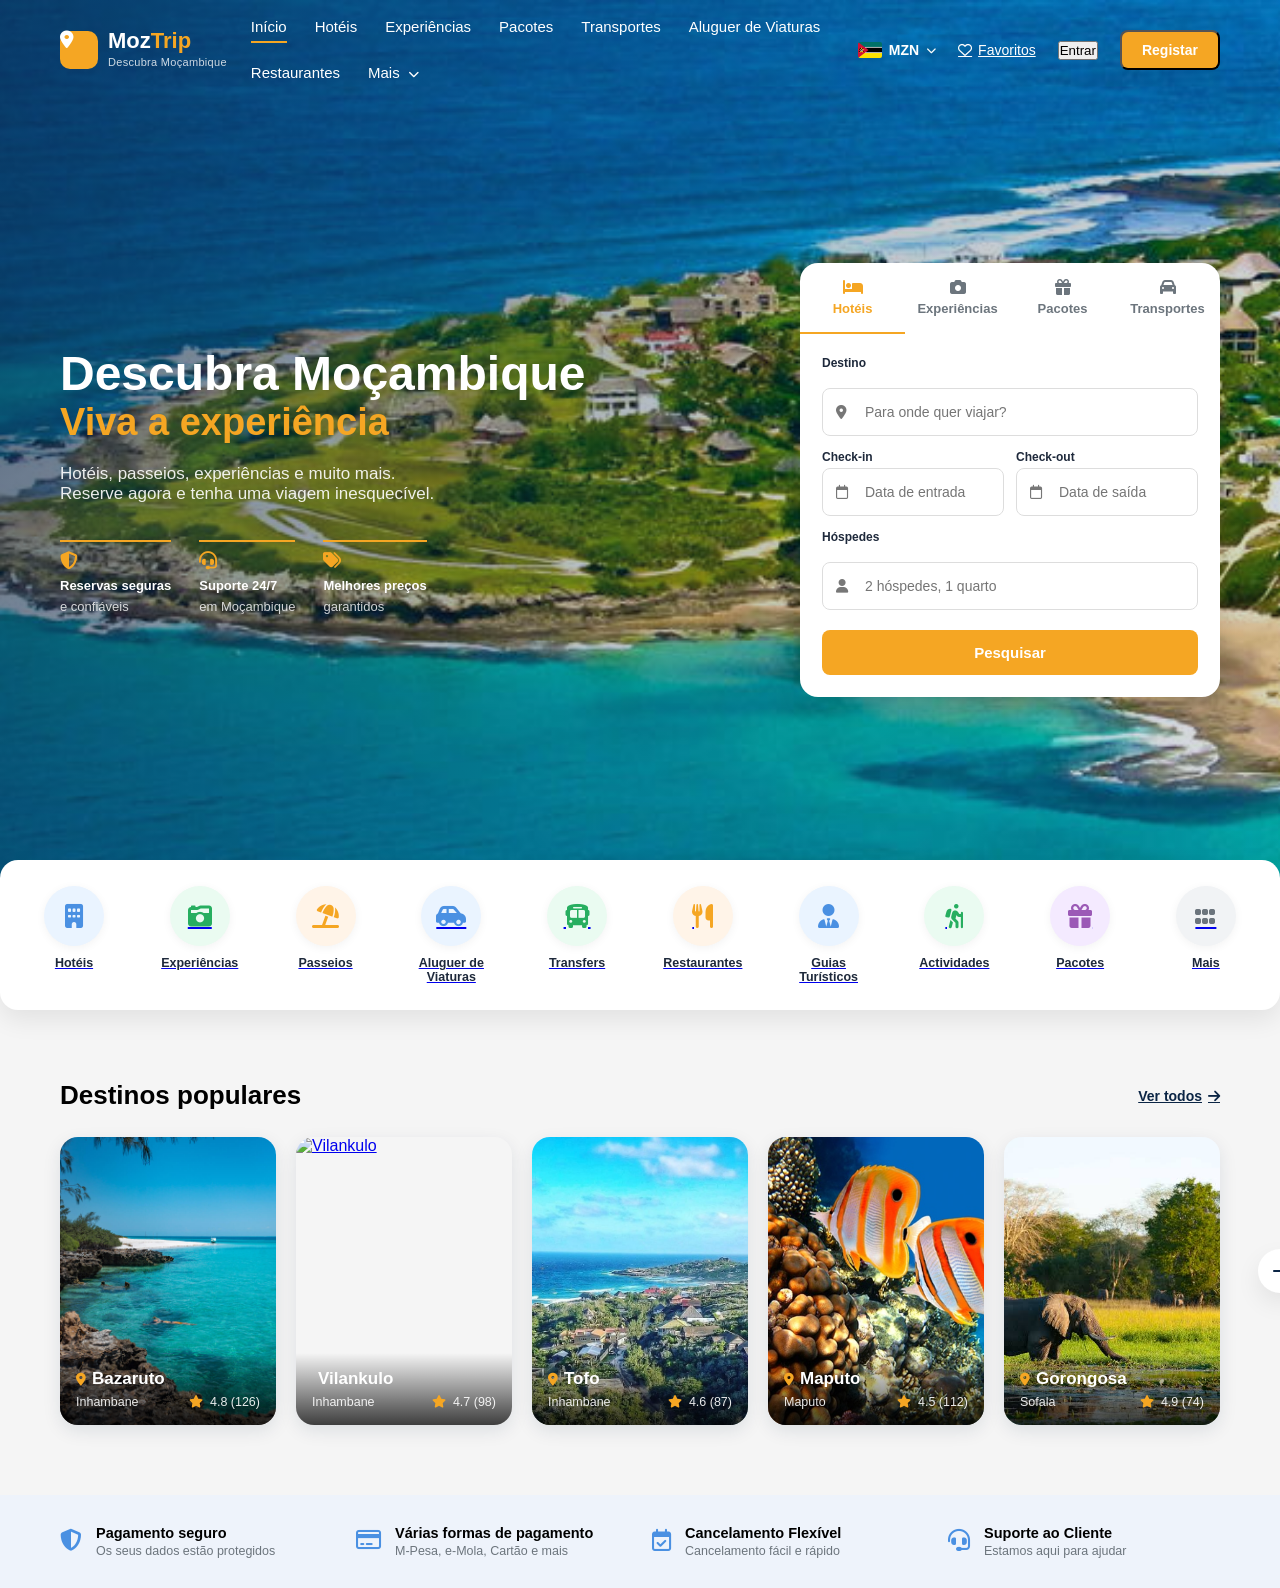
==== index.html @ 75fd8370 "Primeiro commit do MozTrip" ====
<!DOCTYPE html>
<html lang="pt">
<head>
    <meta charset="UTF-8">
    <meta name="viewport" content="width=device-width, initial-scale=1.0">
    <title>MozTrip - Descubra Moçambique</title>

    <!--css directrizes-->
    <link rel="stylesheet" href="css/style.css">
    <link rel="stylesheet" href="css/header.css">
    <link rel="stylesheet" href="css/hero.css">
    <link rel="stylesheet" href="css/destinos.css">
    <link rel="stylesheet" href="css/responsive.css">
    <link rel="stylesheet" href="css/model/Cadastro.css">



    <!-- JavaScript directrizes--> 
     
    <script src="js/menu.js" defer></script>
    <script src="js/search.js" defer></script>
    <script src="js/script.js"defer></script>
    <script src="js/Cadastros.js"defer></script>
    <script src="js/Login.js"defer></script>
    <script src = "js/Auth.js"defer></script>



    <!-- Font Awesome -->
    <link rel="stylesheet"
    href="https://cdnjs.cloudflare.com/ajax/libs/font-awesome/6.5.2/css/all.min.css">
</head>


<body>

<!-- MODAL DE LOGIN -->
<div class="modal" id="loginModal">

    <div class="modal-content login-modal">

        <span class="close-modal" id="CloseLogin">&times;</span>

        <div class="login-header">
            <i class="fa-solid fa-user-circle"></i>
            <h2>Entrar no MozTrip</h2>
            <p>Aceda à sua conta</p>
        </div>

        <form id="loginForm">

            <div class="form-group">
                <label for="loginEmail">Email</label>

                <div class="input-icon">
                    <i class="fa-solid fa-envelope"></i>
                    <input 
                        type="email" 
                        id="loginEmail"
                        name="loginEmail"
                        placeholder="Digite o seu email"
                        required
                    >
                </div>
            </div>

            <div class="form-group">
                <label for="loginSenha">Palavra-passe</label>

                <div class="input-icon">
                    <i class="fa-solid fa-lock"></i>
                    <input 
                        type="password" 
                        id="loginSenha"
                        name="loginSenha"
                        placeholder="Digite a sua palavra-passe"
                        required
                    >
                </div>
            </div>

            <div class="login-options">

                <label>
                    <input type="checkbox" id="lembrar">
                    Lembrar-me
                </label>

                <a href="#" id="esqueciSenha">
                    Esqueci a palavra-passe
                </a>

            </div>

            <button type="submit" class="btn-entrar">
                <i class="fa-solid fa-right-to-bracket"></i>
                Entrar
            </button>

            <div class="login-register">
                <p>
                    Ainda não tem uma conta?
                    <a href="#" id="openRegisterFromLogin">
                        Registar
                    </a>
                </p>
            </div>

        </form>

    </div>

</div>



    <!-- ================= MODAL DE CADASTRO ================= -->

<div class="modal" id="registarModal">

    <div class="modal-content cadastro-modal">

        <!-- Botão fechar -->
        <span class="close-modal" id="CloseRegister">&times;</span>

        <!-- Cabeçalho -->
        <div class="cadastro-header">
            <i class="fa-solid fa-user-plus"></i>
            <h2>Criar Conta</h2>
            <p>Junte-se ao MozTrip</p>
        </div>

        <form id="cadastroForm">

            <!-- TIPO DE USUÁRIO -->
            <div class="form-group">

                <label for="tipoUsuario">
                    Tipo de conta
                </label>

                <div class="input-icon">
                    <i class="fa-solid fa-users"></i>

                    <select id="tipoUsuario" name="tipoUsuario" required>

                        <option value="">
                            Selecione o tipo de conta
                        </option>

                        <option value="turista">
                            Turista
                        </option>

                        <option value="guia">
                            Guia Turístico
                        </option>

                        <option value="rentacar">
                            Rent-a-Car
                        </option>

                        <option value="instancia">
                            Instância Turística
                        </option>

                        <option value="hotel">
                            Hotel
                        </option>

                        <option value="agencia">
                            Agência de Viagens
                        </option>

                        <option value="restaurante">
                            Restaurante
                        </option>

                        <option value="experiencia">
                            Actividades e Experiências
                        </option>

                        <option value="outro">
                            Outro
                        </option>

                    </select>

                </div>

            </div>


            <!-- CAMPOS DINÂMICOS -->

            <div id="camposCadastro">

                <!-- Os campos serão criados pelo JavaScript -->

            </div>


            <!-- EMAIL -->

            <div class="form-group">

                <label for="email">
                    Email
                </label>

                <div class="input-icon">

                    <i class="fa-solid fa-envelope"></i>

                    <input
                        type="email"
                        id="email"
                        name="email"
                        placeholder="Digite o seu email"
                        required
                    >

                </div>

            </div>


            <!-- TELEFONE -->

            <div class="form-group">

                <label for="telefone">
                    Telefone
                </label>

                <div class="input-icon">

                    <i class="fa-solid fa-phone"></i>

                    <input
                        type="tel"
                        id="telefone"
                        name="telefone"
                        placeholder="+258 84 000 0000"
                        required
                    >

                </div>

            </div>


            <!-- SENHA -->

            <div class="form-group">

                <label for="senha">
                    Palavra-passe
                </label>

                <div class="input-icon">

                    <i class="fa-solid fa-lock"></i>

                    <input
                        type="password"
                        id="senha"
                        name="senha"
                        placeholder="Digite a sua palavra-passe"
                        required
                    >

                </div>

            </div>


            <!-- CONFIRMAR SENHA -->

            <div class="form-group">

                <label for="confirmarSenha">
                    Confirmar palavra-passe
                </label>

                <div class="input-icon">

                    <i class="fa-solid fa-lock"></i>

                    <input
                        type="password"
                        id="confirmarSenha"
                        name="confirmarSenha"
                        placeholder="Confirme a sua palavra-passe"
                        required
                    >

                </div>

            </div>


            <!-- TERMOS -->

            <div class="termos">

                <input
                    type="checkbox"
                    id="termos"
                    required
                >

                <label for="termos">
                    Aceito os termos e condições do MozTrip.
                </label>

            </div>


            <!-- BOTÃO -->

            <button
                type="submit"
                class="btn-criar-conta"
            >

                <i class="fa-solid fa-user-plus"></i>

                Criar conta

            </button>

        </form>

    </div>

</div>

    <!-- Navbar -->
    <header class="navbar">

        <div class="logo">
            <i class="fa-solid fa-location-dot logo-icon"></i>
            <div class="logo-text">     
                <h1>Moz<span>Trip</span></h1>
                <span class="logo-sub">Descubra Moçambique</span>
            </div>
        </div>

        <button class="menu-toggle" id="menuToggle" aria-label="Abrir menu">
            <i class="fa-solid fa-bars"></i>
        </button>

        <nav id="mainNav">
            <ul>
                <li><a href="#" class="active">Início</a></li>
                <li><a href="pages/hoteis.html">Hotéis</a></li>
                <li><a href="pages/experiencias.html">Experiências</a></li>
                <li><a href="pages/pacotes.html">Pacotes</a></li>
                <li><a href="pages/transportes.html">Transportes</a></li>
                <li><a href="#">Aluguer de Viaturas</a></li>
                <li><a href="pages/restaurantes.html">Restaurantes</a></li>
                <li class="dropdown">
                    <a href="#">Mais <i class="fa-solid fa-chevron-down"></i></a>
                </li>
            </ul>
        </nav>

    <div class="nav-side">

    <div class="lang-select">
        <img src="imagens/Bandeira/BandeiraMocambique.png"
             alt="Moçambique"
             class="flag">
        <span>MZN</span>
        <i class="fa-solid fa-chevron-down"></i>
    </div>

    <a href="#" class="fav-link">
        <i class="fa-regular fa-heart"></i>
        Favoritos
    </a>

    <!-- MENU DO UTILIZADOR -->

    <div class="user-menu" id="userMenu">

        <button class="user-menu-button" id="userMenuButton">

            <i class="fa-solid fa-circle-user"></i>

            <span id="userName">
                Utilizador
            </span>

            <i class="fa-solid fa-chevron-down"></i>

        </button>

        <div class="user-dropdown" id="userDropdown">

            <a href="#">
                <i class="fa-solid fa-user"></i>
                Meu Perfil
            </a>

            <a href="#">
                <i class="fa-regular fa-heart"></i>
                Favoritos
            </a>

            <a href="#">
                <i class="fa-solid fa-calendar-check"></i>
                Minhas Reservas
            </a>

            <a href="#">
                <i class="fa-solid fa-suitcase"></i>
                Minhas Viagens
            </a>

            <a href="#">
                <i class="fa-solid fa-gear"></i>
                Configurações
            </a>

            <hr>

            <a href="#" id="menuSair">
                <i class="fa-solid fa-right-from-bracket"></i>
                Sair
            </a>

        </div>

    </div>

    <button class="login-btn" id="openLogin">
        Entrar
    </button>

    <button class="register-btn" id="openRegister">
        Registar
    </button>

</div>

    </header>



    

    <!-- Hero Section -->
    <section class="hero">

        <div class="hero-content">

            <h1>Descubra Moçambique</h1>
            <h2>Viva a experiência</h2>

            <p>Hotéis, passeios, experiências e muito mais.<br>
            Reserve agora e tenha uma viagem inesquecível.</p>

            <ul class="hero-badges">
                <li><i class="fa-solid fa-shield-halved"></i> Reservas seguras<br><span>e confiáveis</span></li>
                <li><i class="fa-solid fa-headset"></i> Suporte 24/7<br><span>em Moçambique</span></li>
                <li><i class="fa-solid fa-tags"></i> Melhores preços<br><span>garantidos</span></li>
            </ul>

        </div>

        <!-- Caixa de pesquisa -->
        <div class="search-box">

            <div class="search-tabs">
                <button class="tab active" data-tab="hoteis"><i class="fa-solid fa-bed"></i> Hotéis</button>
                <button class="tab" data-tab="experiencias"><i class="fa-solid fa-camera"></i> Experiências</button>
                <button class="tab" data-tab="pacotes"><i class="fa-solid fa-gift"></i> Pacotes</button>
                <button class="tab" data-tab="transportes"><i class="fa-solid fa-car"></i> Transportes</button>
            </div>

            <form class="search-form">

                <label for="destino">Destino</label>
                <div class="input-icon">
                    <i class="fa-solid fa-location-dot"></i>
                    <input type="text" id="destino" placeholder="Para onde quer viajar?">
                </div>

                <div class="search-row">
                    <div>
                        <label for="checkin">Check-in</label>
                        <div class="input-icon">
                            <i class="fa-regular fa-calendar"></i>
                            <input type="text" id="checkin" placeholder="Data de entrada">
                        </div>
                    </div>
                    <div>
                        <label for="checkout">Check-out</label>
                        <div class="input-icon">
                            <i class="fa-regular fa-calendar"></i>
                            <input type="text" id="checkout" placeholder="Data de saída">
                        </div>
                    </div>
                </div>

                <label for="hospedes">Hóspedes</label>
                <div class="input-icon">
                    <i class="fa-solid fa-user"></i>
                    <input type="text" id="hospedes" placeholder="2 hóspedes, 1 quarto">
                </div>

                <button type="submit" class="search-btn">Pesquisar</button>

            </form>

        </div>

    </section>

    <!-- Categorias -->
    <section class="categorias">
        <a href="#" class="categoria">
            <span class="icon-circle blue"><i class="fa-solid fa-building"></i></span>
            <p>Hotéis</p>
        </a>
        <a href="#" class="categoria">
            <span class="icon-circle green"><i class="fa-solid fa-camera-retro"></i></span>
            <p>Experiências</p>
        </a>
        <a href="#" class="categoria">
            <span class="icon-circle peach"><i class="fa-solid fa-umbrella-beach"></i></span>
            <p>Passeios</p>
        </a>
        <a href="#" class="categoria">
            <span class="icon-circle blue"><i class="fa-solid fa-car-side"></i></span>
            <p>Aluguer de Viaturas</p>
        </a>
        <a href="#" class="categoria">
            <span class="icon-circle green"><i class="fa-solid fa-bus"></i></span>
            <p>Transfers</p>
        </a>
        <a href="#" class="categoria">
            <span class="icon-circle peach"><i class="fa-solid fa-utensils"></i></span>
            <p>Restaurantes</p>
        </a>
        <a href="#" class="categoria">
            <span class="icon-circle blue"><i class="fa-solid fa-user-tie"></i></span>
            <p>Guias Turísticos</p>
        </a>
        <a href="#" class="categoria">
            <span class="icon-circle green"><i class="fa-solid fa-person-hiking"></i></span>
            <p>Actividades</p>
        </a>
        <a href="#" class="categoria">
            <span class="icon-circle purple"><i class="fa-solid fa-gift"></i></span>
            <p>Pacotes</p>
        </a>
        <a href="#" class="categoria">
            <span class="icon-circle gray"><i class="fa-solid fa-grip"></i></span>
            <p>Mais</p>
        </a>
    </section>

    <!-- Destinos populares -->
    <section class="destinos">

        <div class="destinos-header">
            <h2>Destinos populares</h2>
            <a href="#" class="ver-todos">Ver todos <i class="fa-solid fa-arrow-right"></i></a>
        </div>

        <div class="destinos-grid">

            <a href="#" class="destino-card">
                <img src="imagens/destinos/bazaruto.jpg" alt="Bazaruto">
                <div class="destino-info">
                    <h3><i class="fa-solid fa-location-dot"></i> Bazaruto</h3>
                    <div class="destino-meta">
                        <span>Inhambane</span>
                        <span class="rating"><i class="fa-solid fa-star"></i> 4.8 (126)</span>
                    </div>
                </div>
            </a>

            <a href="#" class="destino-card">
                <img src="imagens/destinos/vilanculos.jpg" alt="Vilankulo">
                <div class="destino-info">
                    <h3><i class="fa-solid fa-
                        location-dot"></i> Vilankulo</h3>
                    <div class="destino-meta">
                        <span>Inhambane</span>
                        <span class="rating"><i class="fa-solid fa-star"></i> 4.7 (98)</span>
                    </div>
                </div>
            </a>

            <a href="#" class="destino-card">
                <img src="imagens/destinos/tofo-at-its-best.jpg" alt="Tofo">
                <div class="destino-info">
                    <h3><i class="fa-solid fa-location-dot"></i> Tofo</h3>
                    <div class="destino-meta">
                        <span>Inhambane</span>
                        <span class="rating"><i class="fa-solid fa-star"></i> 4.6 (87)</span>
                    </div>
                </div>
            </a>

            <a href="#" class="destino-card">
                <img src="imagens/destinos/inhaca.jpg" alt="Maputo">
                <div class="destino-info">
                    <h3><i class="fa-solid fa-location-dot"></i> Maputo</h3>
                    <div class="destino-meta">
                        <span>Maputo</span>
                        <span class="rating"><i class="fa-solid fa-star"></i> 4.5 (112)</span>
                    </div>
                </div>
            </a>

            <a href="#" class="destino-card">
                <img src="imagens/destinos/images.jpeg" alt="Gorongosa">
                <div class="destino-info">
                    <h3><i class="fa-solid fa-location-dot"></i> Gorongosa</h3>
                    <div class="destino-meta">
                        <span>Sofala</span>
                        <span class="rating"><i class="fa-solid fa-star"></i> 4.9 (74)</span>
                    </div>
                </div>
            </a>

        </div>

        <button class="destinos-next" aria-label="Ver mais destinos"><i class="fa-solid fa-arrow-right"></i></button>

    </section>

    <!-- Faixa de confiança -->
    <section class="confianca">
        <div class="confianca-item">
            <i class="fa-solid fa-shield-halved"></i>
            <div>
                <h4>Pagamento seguro</h4>
                <p>Os seus dados estão protegidos</p>
            </div>
        </div>
        <div class="confianca-item">
            <i class="fa-regular fa-credit-card"></i>
            <div>
                <h4>Várias formas de pagamento</h4>
                <p>M-Pesa, e-Mola, Cartão e mais</p>
            </div>
        </div>
        <div class="confianca-item">
            <i class="fa-regular fa-calendar-check"></i>
            <div>
                <h4>Cancelamento Flexível</h4>
                <p>Cancelamento fácil e rápido</p>
            </div>
        </div>
        <div class="confianca-item">
            <i class="fa-solid fa-headset"></i>
            <div>
                <h4>Suporte ao Cliente</h4>
                <p>Estamos aqui para ajudar</p>
            </div>
        </div>
    </section>

</body>
</html>
---- css/style.css ----
:root{

    /* Cores principais */
    --azul-escuro:#0B2545;
    --laranja:#F5A623;
    --texto-escuro:#1E293B;
    --cinza-texto:#6C757D;

    /* Layout */
    --raio:18px;
    --sombra:0 10px 25px rgba(0,0,0,.08);

    /* Ícones */
    --azul-icone:#EAF4FF;
    --azul-icone-cor:#4A90E2;

    --verde-icone:#EAFBF1;
    --verde-icone-cor:#27AE60;

    --peach-icone:#FFF4E8;
    --peach-icone-cor:#F5A623;

    --roxo-icone:#F4EAFF;
    --roxo-icone-cor:#9B59B6;

    --cinza-icone:#F1F3F5;
    --cinza-icone-cor:#6C757D;
}

*{
    margin:0;
    padding:0;
    box-sizing:border-box;
    font-family:Arial, sans-serif;
}

body{
    background:#f5f5f5;
}

/* NAVBAR */

.navbar{
    display:flex;
    justify-content:space-between;
    align-items:center;
    padding:20px 60px;
    position:absolute;
    width:100%;
    z-index:100;
}

.logo h1{
    color:white;
}

nav ul{
    display:flex;
    gap:30px;
    list-style:none;
}

nav a{
    color:orangered;
    text-decoration:none;
}

.buttons button{
    padding:10px 18px;
    border:none;
    border-radius:8px;
    cursor:pointer;
}

.register{
    background:#ff9800;
    color:orange;
}

/* HERO */

.hero{
    height:100vh;

    background-image:
    linear-gradient(rgba(0,0,0,.4),
    rgba(0,0,0,.4)),
    url('../images/hero/banner.jpg');

    background-size:cover;
    background-position:center;

    display:flex;
    align-items:center;

    color:white;

    padding:0 80px;
}

.hero-content h1{
    font-size:60px;
}

.hero-content h2{
    font-size:50px;
}

.hero-content p{
    margin-top:20px;
    font-size:20px;
}

/* registo*/
.register-container{
    min-height:100vh;

    display:flex;
    justify-content:center;
    align-items:center;

    background:#f5f7fb;

    padding:40px;
}

.register-card{
    width:100%;
    max-width:500px;

    background:white;

    padding:35px;

    border-radius:18px;

    box-shadow:0 10px 30px rgba(0,0,0,.08);
}

.register-card h1{
    text-align:center;
    margin-bottom:10px;
}

.register-card p{
    text-align:center;
    color:#666;
    margin-bottom:25px;
}

.register-card form{
    display:flex;
    flex-direction:column;
    gap:12px;
}

.register-card label{
    font-weight:600;
}

.register-card input,
.register-card select{
    padding:12px;

    border:1px solid #ddd;

    border-radius:8px;

    outline:none;
}

.register-card button{
    margin-top:15px;

    padding:14px;

    border:none;

    border-radius:8px;

    background:#f4a300;

    color:white;

    font-size:16px;

    font-weight:700;

    cursor:pointer;
}

.register-card button:hover{
    background:#d98f00;
}

.login-link{
    text-align:center;
    margin-top:20px;
}



/*REgistar botao*/
.modal{
    display:none;

    position:fixed;

    top:0;
    left:0;

    width:100%;
    height:100%;

    background:rgba(0,0,0,.6);

    z-index:9999;

    justify-content:center;
    align-items:center;
}

.modal-content{

    width:90%;
    max-width:450px;

    background:white;

    padding:30px;

    border-radius:15px;

    position:relative;

    animation:fadeIn .3s ease;
}

.modal-content h2{
    text-align:center;
    margin-bottom:20px;
}

.modal-content form{
    display:flex;
    flex-direction:column;
    gap:12px;
}

.modal-content input{
    padding:12px;
    border:1px solid #ddd;
    border-radius:8px;
}

.modal-content button{
    padding:14px;

    border:none;

    background:#f4a300;

    color:white;

    border-radius:8px;

    cursor:pointer;
}

.close-modal{

    position:absolute;

    top:15px;
    right:18px;

    font-size:28px;

    cursor:pointer;
}
---- css/header.css ----
.navbar{
    display:flex;
    align-items:center;
    justify-content:space-between;
    gap:24px;
    padding:18px 60px;
    position:absolute;
    top:0;
    left:0;
    width:100%;
    z-index:100;
}

.logo{
    display:flex;
    align-items:center;
    gap:10px;
    flex-shrink:0;
}

.logo-icon{
    background:var(--laranja);
    color:white;
    width:38px;
    height:38px;
    border-radius:10px;
    display:flex;
    align-items:center;
    justify-content:center;
    font-size:18px;
}

.logo-text h1{
    color:white;
    font-size:22px;
    font-weight:800;
    line-height:1;
}

.logo-text h1 span{
    color:var(--laranja);
}

.logo-sub{
    color:rgba(255,255,255,.8);
    font-size:11px;
    letter-spacing:.3px;
}

nav ul{
    display:flex;
    align-items:center;
    gap:28px;
    flex-wrap:wrap;
}

nav a{
    color:white;
    font-size:15px;
    font-weight:500;
    padding-bottom:6px;
    border-bottom:2px solid transparent;
    transition:border-color .2s, opacity .2s;
    white-space:nowrap;
}

nav a:hover,
nav a.active{
    border-bottom-color:var(--laranja);
}

.dropdown a i{
    font-size:11px;
    margin-left:4px;
}

.nav-side{
    display:flex;
    align-items:center;
    gap:22px;
    flex-shrink:0;
}

.lang-select,
.fav-link,
.login-link{
    color:white;
    font-size:14px;
    display:flex;
    align-items:center;
    gap:6px;
    white-space:nowrap;
}

.lang-select i{
    font-size:10px;
}

.register-btn{
    background:var(--laranja);
    color:white;
    font-weight:600;
    font-size:14px;
    padding:10px 20px;
    border-radius:8px;
    transition:background .2s;
    white-space:nowrap;
}

.register-btn:hover{
    background:var(orangered);
}

.menu-toggle{
    display:none;
    background:none;
    border:none;
    color:white;
    font-size:22px;
}

.lang-select {
    display: flex;
    align-items: center;
    gap: 7px;

    color: white;
    font-size: 14px;
    font-weight: 600;

    cursor: pointer;
}

.lang-select .flag {
    width: 24px;
    height: 16px;

    object-fit: cover;

    border-radius: 2px;
}

/*user configuracoes*/

.user-menu{
    position: relative;
    display: none;
}

.user-menu-button{
    background: none;
    border: none;
    cursor: pointer;
    display: flex;
    align-items: center;
    gap: 8px;
    font-size: 14px;
}

.user-dropdown{
    display: none;
    position: absolute;
    top: 45px;
    right: 0;
    background: white;
    min-width: 220px;
    border-radius: 10px;
    box-shadow: 0 5px 20px rgba(0,0,0,0.15);
    z-index: 1000;
}

.user-dropdown a{
    display: block;
    padding: 12px 15px;
    text-decoration: none;
    color: #333;
}

.user-dropdown a:hover{
    background: #f5f5f5;
}

.user-menu.active .user-dropdown{
    display: block;
}
---- css/hero.css ----
.hero{
    position:relative;
    min-height:640px;
    display:flex;
    align-items:center;
    justify-content:space-between;
    gap:40px;
    flex-wrap:wrap;

    padding:150px 60px 90px;

    background-image:
        linear-gradient(120deg, rgba(11,37,69,.75), rgba(11,37,69,.25) 55%, rgba(11,37,69,.15)),
        url('../imagens/hero/banner.jpg');
    background-size:cover;
    background-position:center;
    background-color:var(--azul-escuro);
}

.hero-content{
    color:white;
    max-width:560px;
    flex:1 1 400px;
}

.hero-content h1{
    font-size:48px;
    font-weight:800;
    line-height:1.15;
}

.hero-content h2{
    font-size:38px;
    font-weight:700;
    color:var(--laranja);
    margin-bottom:16px;
}

.hero-content p{
    font-size:17px;
    color:rgba(255,255,255,.9);
    max-width:440px;
}

.hero-badges{
    display:flex;
    gap:28px;
    margin-top:36px;
    flex-wrap:wrap;
}

.hero-badges li{
    display:flex;
    flex-direction:column;
    gap:6px;
    font-size:13px;
    font-weight:600;
    border-top:2px solid var(--laranja);
    padding-top:10px;
    max-width:150px;
}

.hero-badges li i{
    color:var(--laranja);
    font-size:18px;
    margin-bottom:2px;
}

.hero-badges li span{
    font-weight:400;
    color:rgba(255,255,255,.8);
}

.search-box{
    background:white;
    border-radius:var(--raio);
    box-shadow:var(--sombra);
    width:420px;
    max-width:100%;
    flex-shrink:0;
    overflow:hidden;
}

.search-tabs{
    display:flex;
    border-bottom:1px solid var(--cinza-borda);
}

.search-tabs .tab{
    flex:1;
    background:none;
    border:none;
    padding:16px 8px;
    font-size:13px;
    font-weight:600;
    color:var(--cinza-texto);
    border-bottom:2px solid transparent;
    display:flex;
    flex-direction:column;
    align-items:center;
    gap:6px;
}

.search-tabs .tab i{
    font-size:16px;
}

.search-tabs .tab.active{
    color:var(--laranja);
    border-bottom-color:var(--laranja);
}

.search-form{
    padding:22px;
    display:flex;
    flex-direction:column;
    gap:14px;
}

.search-form label{
    font-size:12px;
    font-weight:700;
    color:var(--texto-escuro);
    margin-bottom:4px;
    display:block;
}

.input-icon{
    position:relative;
    display:flex;
    align-items:center;
}

.input-icon i{
    position:absolute;
    left:14px;
    color:var(--cinza-texto);
    font-size:14px;
}

.input-icon input{
    width:100%;
    padding:12px 14px 12px 38px;
    border:1px solid var(--cinza-borda);
    border-radius:8px;
    font-size:14px;
    color:var(--texto-escuro);
}

.input-icon input:focus{
    outline:none;
    border-color:var(--laranja);
}

.search-row{
    display:flex;
    gap:12px;
}

.search-row > div{
    flex:1;
}

.search-btn{
    margin-top:6px;
    background:var(--laranja);
    color:white;
    border:none;
    padding:14px;
    border-radius:8px;
    font-size:15px;
    font-weight:700;
    transition:background .2s;
}

.search-btn:hover{
    background:var(--laranja-escuro);
}
---- css/destinos.css ----
.categorias{
    background:white;
    box-shadow:var(--sombra);
    border-radius:var(--raio);
    max-width:1300px;
    margin:-40px auto 0;
    padding:26px 30px;
    display:flex;
    justify-content:space-between;
    gap:10px;
    flex-wrap:wrap;
    position:relative;
    z-index:20;
}

.categoria{
    display:flex;
    flex-direction:column;
    align-items:center;
    gap:10px;
    text-align:center;
    width:88px;
}

.categoria p{
    font-size:12.5px;
    font-weight:600;
    color:var(--texto-escuro);
}

.icon-circle{

    width:60px;
    height:60px;

    border-radius:50%;

    display:flex;
    align-items:center;
    justify-content:center;

    font-size:24px;

    box-shadow:0 2px 10px rgba(0,0,0,.05);

    transition:.3s;
}

.categoria:hover .icon-circle{
    transform:translateY(-4px);
}

.icon-circle.blue{ background:var(--azul-icone); color:var(--azul-icone-cor); }
.icon-circle.green{ background:var(--verde-icone); color:var(--verde-icone-cor); }
.icon-circle.peach{ background:var(--peach-icone); color:var(--peach-icone-cor); }
.icon-circle.purple{ background:var(--roxo-icone); color:var(--roxo-icone-cor); }
.icon-circle.gray{ background:var(--cinza-icone); color:var(--cinza-icone-cor); }

.destinos{
    max-width:1300px;
    margin:70px auto 0;
    padding:0 60px;
    position:relative;
}

.destinos-header{
    display:flex;
    justify-content:space-between;
    align-items:center;
    margin-bottom:26px;
}

.destinos-header h2{
    font-size:26px;
    font-weight:800;
}

.ver-todos{
    font-size:14px;
    font-weight:700;
    color:var(--azul-escuro);
    display:flex;
    align-items:center;
    gap:6px;
}

.destinos-grid{
    display:grid;
    grid-template-columns:repeat(5,1fr);
    gap:20px;
}

.destino-card{
    position:relative;
    border-radius:var(--raio);
    overflow:hidden;
    aspect-ratio:3/4;
    box-shadow:0 6px 18px rgba(11,37,69,.1);
}

.destino-card img{
    width:100%;
    height:100%;
    object-fit:cover;
    transition:transform .35s;
}

.destino-card:hover img{
    transform:scale(1.06);
}

.destino-info{
    position:absolute;
    left:0;
    right:0;
    bottom:0;
    padding:16px;
    background:linear-gradient(to top, rgba(0,0,0,.75), rgba(0,0,0,0));
    color:white;
}

.destino-info h3{
    font-size:17px;
    font-weight:700;
    display:flex;
    align-items:center;
    gap:6px;
}

.destino-info h3 i{
    color:var(--laranja);
    font-size:13px;
}

.destino-meta{
    display:flex;
    justify-content:space-between;
    align-items:center;
    font-size:12.5px;
    margin-top:6px;
    color:rgba(255,255,255,.9);
}

.rating i{
    color:var(--laranja);
    margin-right:3px;
}

.destinos-next{
    position:absolute;
    top:50%;
    right:-22px;
    transform:translateY(-4px);
    width:44px;
    height:44px;
    border-radius:50%;
    background:white;
    border:none;
    box-shadow:var(--sombra);
    color:var(--azul-escuro);
    font-size:16px;
    display:flex;
    align-items:center;
    justify-content:center;
}

.confianca{
    max-width:1300px;
    margin:70px auto 0;
    padding:30px 60px;
    background:#eef3fb;
    display:grid;
    grid-template-columns:repeat(4,1fr);
    gap:24px;
}

.confianca-item{
    display:flex;
    align-items:flex-start;
    gap:14px;
}

.confianca-item i{
    font-size:22px;
    color:var(--azul-icone-cor);
    margin-top:4px;
}

.confianca-item h4{
    font-size:14.5px;
    font-weight:700;
    margin-bottom:3px;
}

.confianca-item p{
    font-size:12.5px;
    color:var(--cinza-texto);
}
---- css/responsive.css ----
@media (max-width:1100px){

    .destinos-grid{
        grid-template-columns:repeat(3,1fr);
    }

    nav ul{
        gap:18px;
    }

    .nav-side{
        gap:14px;
    }

    .fav-link span,
    .lang-select{
        display:none;
    }
}

@media (max-width:820px){

    .navbar{
        padding:16px 20px;
        flex-wrap:wrap;
    }

    .menu-toggle{
        display:block;
        order:2;
    }

    nav{
        order:4;
        width:100%;
        max-height:0;
        overflow:hidden;
        transition:max-height .3s ease;
        background:var(--azul-escuro);
        border-radius:0 0 12px 12px;
    }

    nav.open{
        max-height:400px;
    }

    nav ul{
        flex-direction:column;
        align-items:flex-start;
        gap:0;
        padding:10px 20px 20px;
    }

    nav ul li{
        width:100%;
        padding:10px 0;
        border-bottom:1px solid rgba(255,255,255,.1);
    }

    .nav-side{
        order:3;
        gap:14px;
    }

    .fav-link{
        display:none;
    }

    .hero{
        padding:130px 20px 60px;
        flex-direction:column;
    }

    .hero-content h1{
        font-size:34px;
    }

    .hero-content h2{
        font-size:26px;
    }

    .hero-badges{
        gap:18px;
    }

    .search-box{
        width:100%;
    }

    .categorias{
        margin:24px 16px 0;
        padding:20px;
        justify-content:flex-start;
        overflow-x:auto;
        flex-wrap:nowrap;
    }

    .categoria{
        flex-shrink:0;
    }

    .destinos{
        padding:0 20px;
        margin-top:50px;
    }

    .destinos-grid{
        grid-template-columns:repeat(2,1fr);
    }

    .destinos-next{
        display:none;
    }

    .confianca{
        padding:24px 20px;
        grid-template-columns:1fr 1fr;
    }
}

@media (max-width:480px){

    .destinos-grid{
        grid-template-columns:1fr 1fr;
        gap:12px;
    }

    .confianca{
        grid-template-columns:1fr;
    }

    .search-row{
        flex-direction:column;
    }
}
---- css/model/Cadastro.css ----
/* =====================================
   MODAL DE CADASTRO
===================================== */

.modal {
    display: none;

    position: fixed;

    top: 0;
    left: 0;

    width: 100%;
    height: 100%;

    background: rgba(0, 0, 0, 0.65);

    justify-content: center;
    align-items: center;

    padding: 20px;

    box-sizing: border-box;

    z-index: 9999;
}


/* Modal ativo */

.modal.active {
    display: flex;
}


/* =====================================
   CONTEÚDO
===================================== */

.cadastro-modal {

    position: relative;

    width: 100%;
    max-width: 480px;

    max-height: 90vh;

    overflow-y: auto;

    background: #ffffff;

    border-radius: 15px;

    padding: 30px;

    box-sizing: border-box;

    box-shadow: 0 15px 50px rgba(0, 0, 0, 0.3);

}


/* =====================================
   BOTÃO FECHAR
===================================== */

.close-modal {

    position: absolute;

    top: 15px;
    right: 20px;

    font-size: 30px;

    color: #555;

    cursor: pointer;

    transition: 0.3s;

}


.close-modal:hover {

    color: #00a651;

}


/* =====================================
   CABEÇALHO
===================================== */

.cadastro-header {

    text-align: center;

    margin-bottom: 25px;

}


.cadastro-header i {

    font-size: 35px;

    color: #00a651;

    margin-bottom: 10px;

}


.cadastro-header h2 {

    margin: 0;

    color: #222;

    font-size: 28px;

}


.cadastro-header p {

    margin-top: 5px;

    color: #777;

}


/* =====================================
   FORMULÁRIO
===================================== */

.form-group {

    margin-bottom: 17px;

}


.form-group label {

    display: block;

    margin-bottom: 7px;

    font-size: 14px;

    font-weight: 600;

    color: #333;

}


/* =====================================
   INPUTS
===================================== */

.input-icon {

    position: relative;

}


.input-icon i {

    position: absolute;

    left: 14px;

    top: 50%;

    transform: translateY(-50%);

    color: #777;

}


.input-icon input,
.input-icon select {

    width: 100%;

    height: 48px;

    padding: 0 15px 0 42px;

    border: 1px solid #ddd;

    border-radius: 8px;

    outline: none;

    box-sizing: border-box;

    font-size: 14px;

    background: #fff;

}


.input-icon input:focus,
.input-icon select:focus {

    border-color: #00a651;

    box-shadow: 0 0 0 2px rgba(0, 166, 81, 0.1);

}


/* =====================================
   TERMOS
===================================== */

.termos {

    display: flex;

    align-items: flex-start;

    gap: 8px;

    margin: 18px 0;

    font-size: 13px;

    color: #555;

}


.termos input {

    margin-top: 3px;

}


/* =====================================
   BOTÃO CRIAR CONTA
===================================== */

.btn-criar-conta {

    width: 100%;

    height: 50px;

    border: none;

    border-radius: 8px;

    background: #00a651;

    color: white;

    font-size: 16px;

    font-weight: 600;

    cursor: pointer;

    transition: 0.3s;

}


.btn-criar-conta:hover {

    background: #008c44;

    transform: translateY(-1px);

}


.btn-criar-conta i {

    margin-right: 8px;

}


/* =====================================
   RESPONSIVO
===================================== */

@media (max-width: 600px) {

    .cadastro-modal {

        padding: 22px;

        max-height: 92vh;

    }


    .cadastro-header h2 {

        font-size: 24px;

    }

}


/* ENTRAR*/

.login-modal {
    position: relative;
    width: 100%;
    max-width: 430px;
    background: #ffffff;
    border-radius: 15px;
    padding: 30px;
    box-sizing: border-box;
    box-shadow: 0 15px 50px rgba(0, 0, 0, 0.3);
}

.login-header {
    text-align: center;
    margin-bottom: 25px;
}

.login-header i {
    font-size: 45px;
    color: #00a651;
    margin-bottom: 10px;
}

.login-header h2 {
    margin: 0;
    color: #222;
    font-size: 27px;
}

.login-header p {
    color: #777;
    margin-top: 7px;
}

.login-options {
    display: flex;
    justify-content: space-between;
    align-items: center;
    margin: 5px 0 20px;
    font-size: 13px;
}

.login-options label {
    color: #555;
}

.login-options a {
    color: #00a651;
    text-decoration: none;
}

.login-options a:hover {
    text-decoration: underline;
}

.btn-entrar {
    width: 100%;
    height: 50px;
    border: none;
    border-radius: 8px;
    background: #00a651;
    color: white;
    font-size: 16px;
    font-weight: 600;
    cursor: pointer;
    transition: 0.3s;
}

.btn-entrar:hover {
    background: #008c44;
    transform: translateY(-1px);
}

.btn-entrar i {
    margin-right: 8px;
}

.login-register {
    text-align: center;
    margin-top: 20px;
    font-size: 14px;
    color: #666;
}

.login-register a {
    color: #00a651;
    font-weight: 600;
    text-decoration: none;
}

.login-register a:hover {
    text-decoration: underline;
}
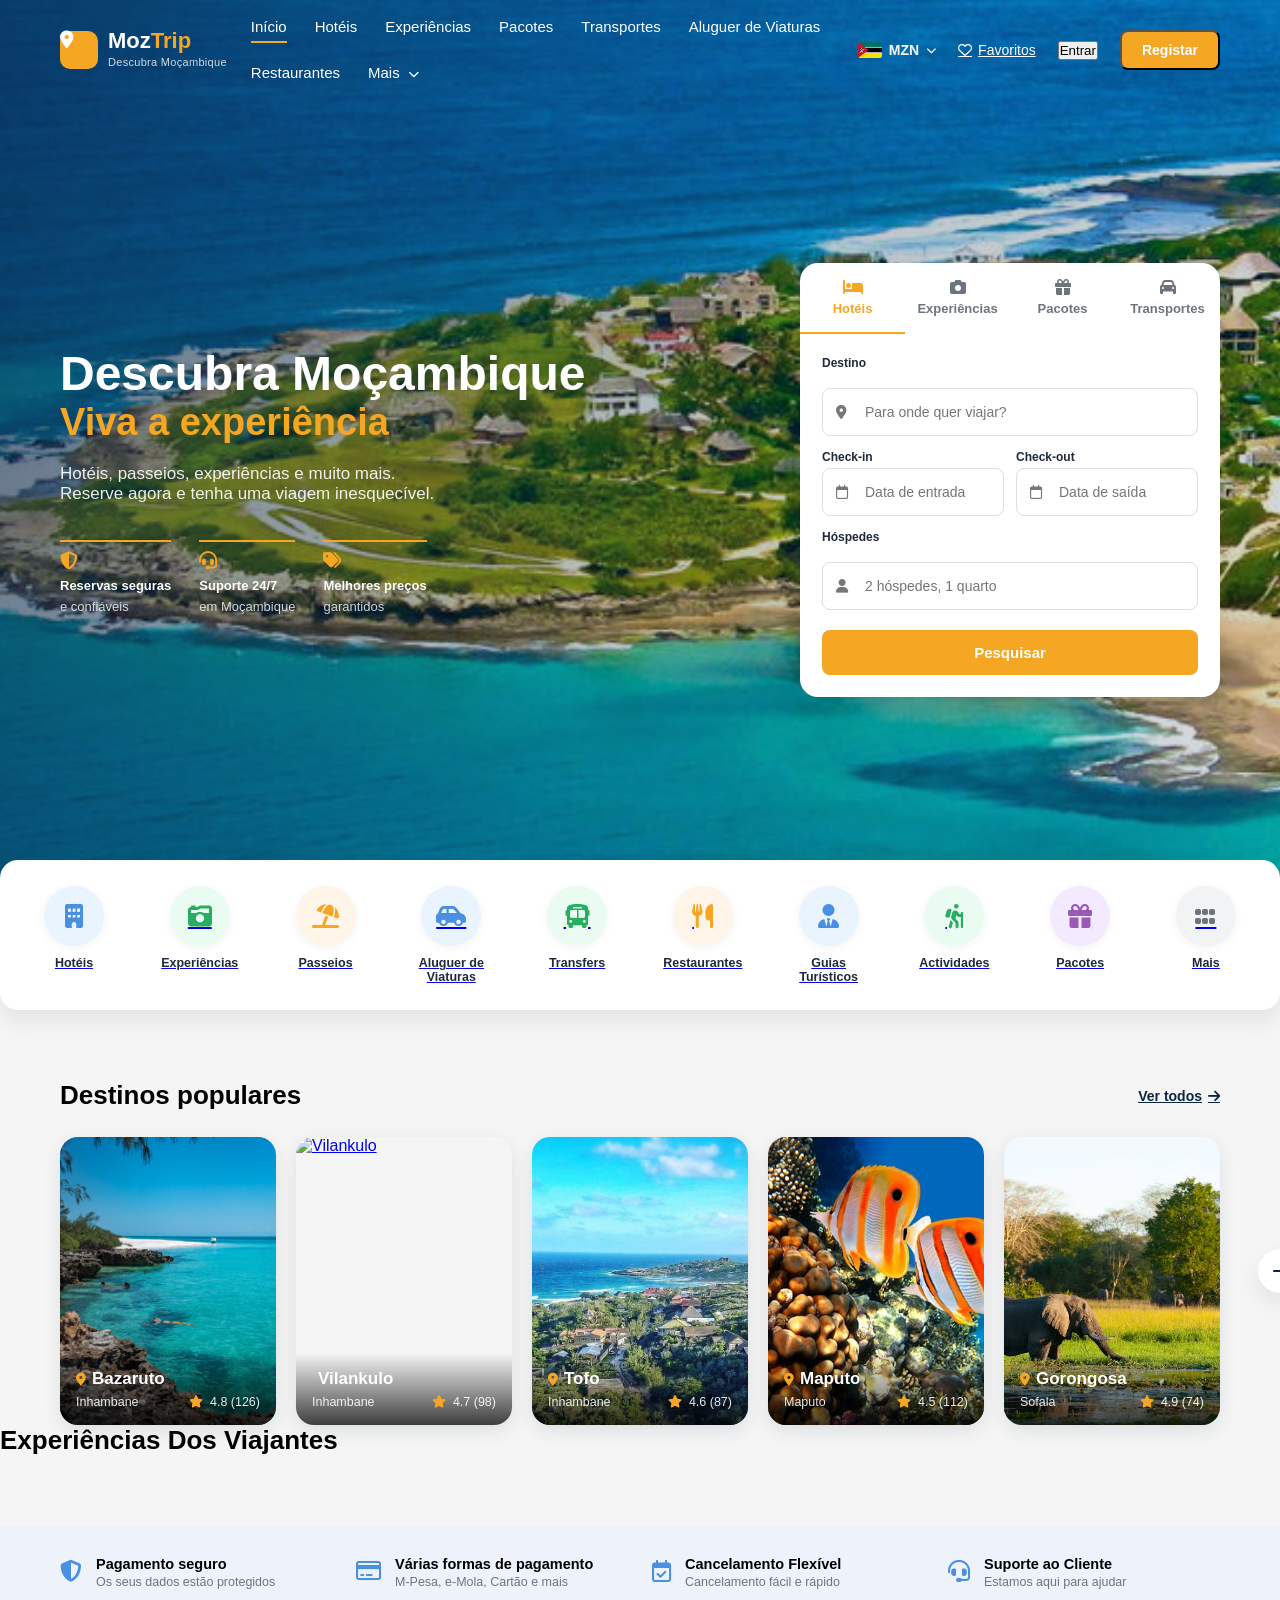
==== commit acfc7bfd: "Publicar experiencias" ====
--- a/index.html
+++ b/index.html
@@ -19,10 +19,10 @@
      
     <script src="js/menu.js" defer></script>
     <script src="js/search.js" defer></script>
-    <script src="js/script.js"defer></script>
     <script src="js/Cadastros.js"defer></script>
     <script src="js/Login.js"defer></script>
     <script src = "js/Auth.js"defer></script>
+    <script src = "js/Experiencias.js"defer></script> 
 
 
 
@@ -111,6 +111,7 @@
     </div>
 
 </div>
+
 
 
 
@@ -399,10 +400,11 @@
 
         <div class="user-dropdown" id="userDropdown">
 
-            <a href="#">
-                <i class="fa-solid fa-user"></i>
-                Meu Perfil
-            </a>
+   <a href="#" id="meuPerfil">
+        <i class="fa-solid fa-user"></i>
+        Meu Perfil
+        </a>
+
 
             <a href="#">
                 <i class="fa-regular fa-heart"></i>
@@ -635,6 +637,15 @@
 
     </section>
 
+    <!--Guardar experiencias --> 
+<section class="feed-experiencias">
+    <div class="destinos-header">
+        <h2>Experiências Dos Viajantes</h2>
+        <p partilhadas pela comunidade MozTrip></p>
+    </div>
+    <div id="feedExperiencias"></div>
+    </section>
+
     <!-- Faixa de confiança -->
     <section class="confianca">
         <div class="confianca-item">
--- a/css/header.css
+++ b/css/header.css
@@ -182,4 +182,57 @@
 
 .user-menu.active .user-dropdown{
     display: block;
+}
+
+
+.user-menu{
+    position: relative;
+}
+
+.user-dropdown{
+    display: none;
+    position: absolute;
+    top: 100%;
+    right: 0;
+    background: white;
+    min-width: 220px;
+    border-radius: 10px;
+    box-shadow: 0 4px 15px rgba(0,0,0,0.15);
+    z-index: 1000;
+}
+
+.user-dropdown.active{
+    display: block;
+}
+
+.user-dropdown a{
+    display: block;
+    padding: 12px 15px;
+    text-decoration: none;
+    color: #333;
+}
+
+.user-dropdown a:hover{
+    background: #f5f5f5;
+}
+
+
+.user-menu{
+    position: relative;
+}
+
+.user-dropdown{
+    display: none;
+    position: absolute;
+    top: 100%;
+    right: 0;
+    background: white;
+    min-width: 220px;
+    border-radius: 10px;
+    box-shadow: 0 4px 15px rgba(0,0,0,0.15);
+    z-index: 1000;
+}
+
+.user-dropdown.active{
+    display: block;
 }
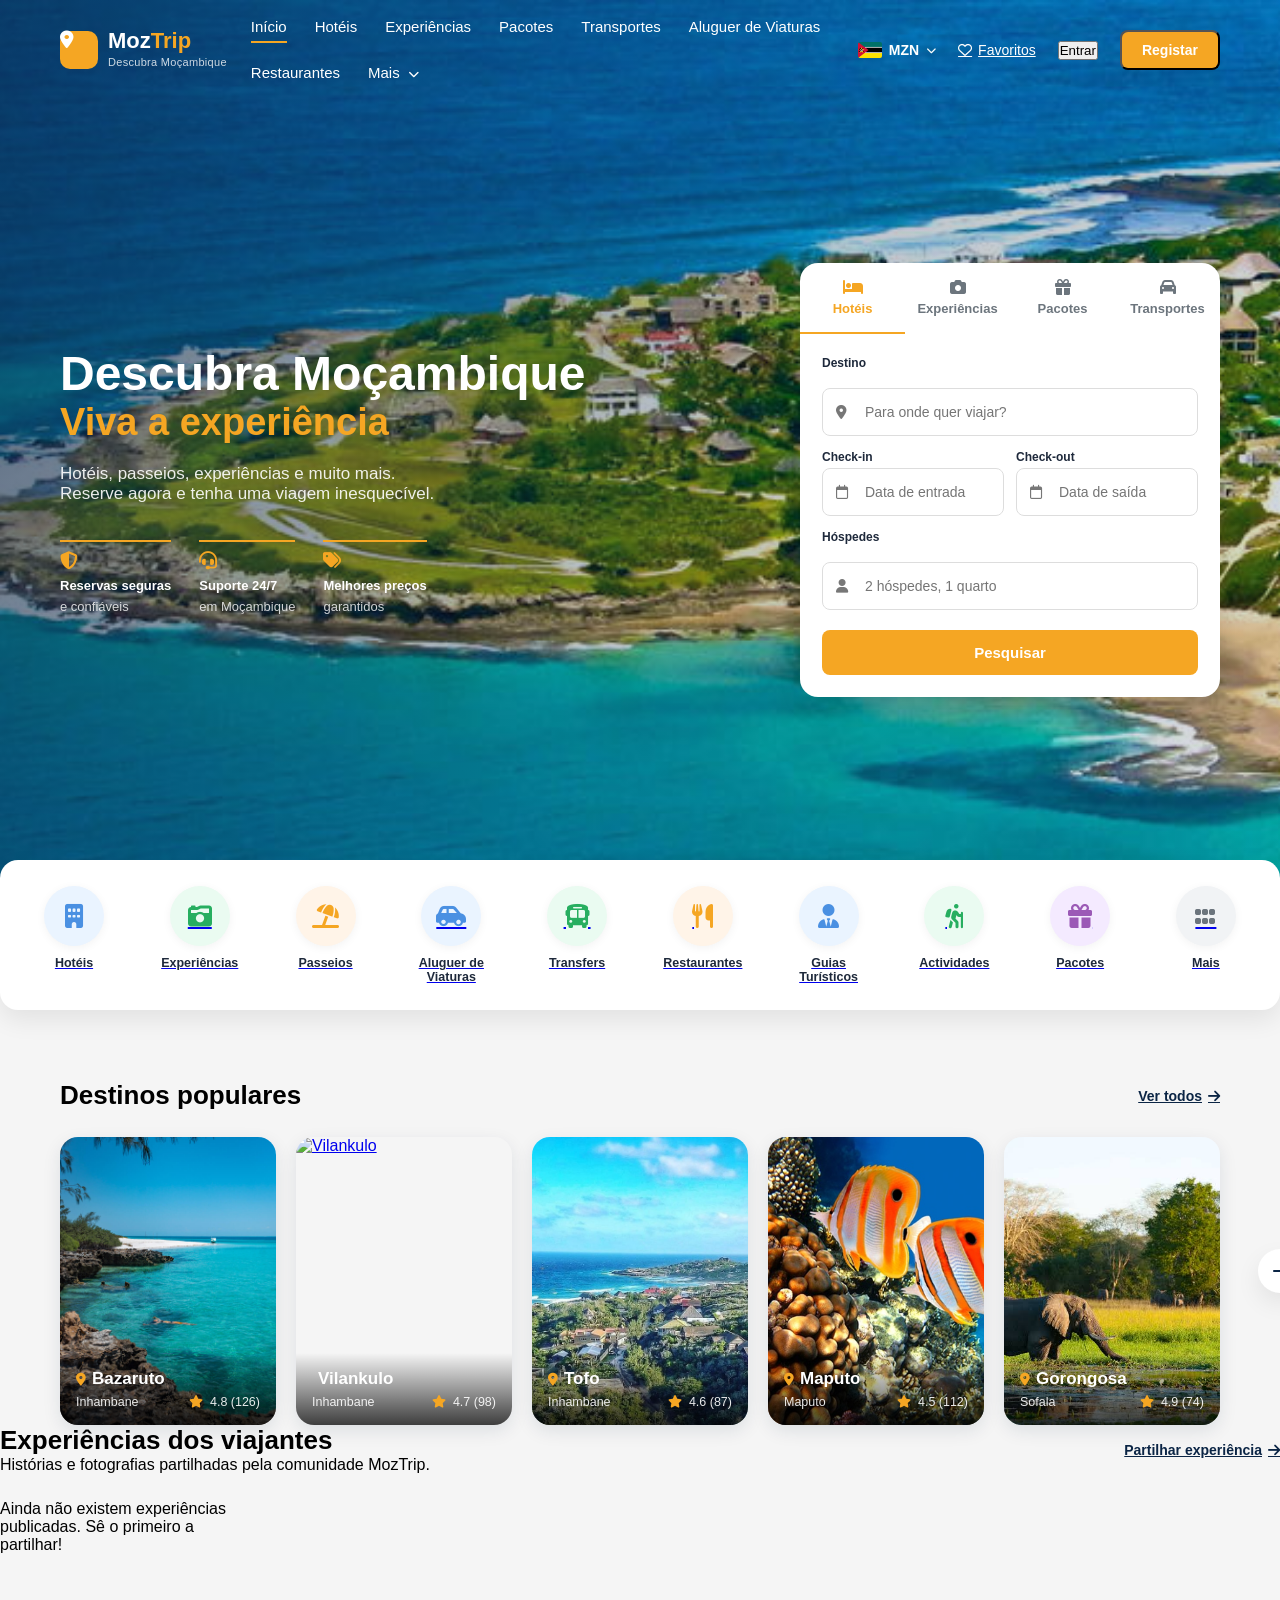
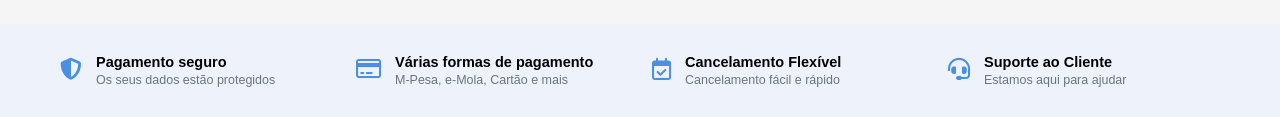
==== commit 944315c2: "cards experiencias alteracoes" ====
--- a/index.html
+++ b/index.html
@@ -86,9 +86,7 @@
                     Lembrar-me
                 </label>
 
-                <a href="#" id="esqueciSenha">
-                    Esqueci a palavra-passe
-                </a>
+                <a href="#" id="esqueciSenha">Esqueci a palavra-passe</a>
 
             </div>
 
@@ -115,6 +113,53 @@
 
 
 
+<!-- MODAL DE RECUPERAÇÃO DA PALAVRA-PASSE -->
+<div class="modal" id="recuperarSenhaModal">
+    <div class="modal-content login-modal">
+
+        <span class="close-modal" id="fecharRecuperacao">&times;</span>
+
+        <div class="login-header">
+            <i class="fa-solid fa-key"></i>
+            <h2>Recuperar palavra-passe</h2>
+            <p>Introduza o email associado à sua conta.</p>
+        </div>
+
+        <form id="recuperarSenhaForm">
+
+            <div class="form-group">
+                <label for="emailRecuperacao">Email da conta</label>
+                <input type="email" id="emailRecuperacao"
+                       placeholder="Digite o seu email" required>
+            </div>
+
+            <div class="form-group">
+                <label for="novaSenha">Nova palavra-passe</label>
+                <input type="password" id="novaSenha"
+                       minlength="8" placeholder="Nova palavra-passe" required>
+            </div>
+
+            <div class="form-group">
+                <label for="confirmarNovaSenha">Confirmar palavra-passe</label>
+                <input type="password" id="confirmarNovaSenha"
+                       minlength="8" placeholder="Repita a palavra-passe" required>
+            </div>
+
+            <button type="submit" class="btn-entrar">
+                Alterar palavra-passe
+            </button>
+
+            <div class="login-register">
+                <p>Já se lembra?
+                    <a href="#" id="voltarAoLogin">Voltar ao login</a>
+                </p>
+            </div>
+
+        </form>
+    </div>
+</div>
+
+
     <!-- ================= MODAL DE CADASTRO ================= -->
 
 <div class="modal" id="registarModal">
@@ -355,12 +400,12 @@
         <nav id="mainNav">
             <ul>
                 <li><a href="#" class="active">Início</a></li>
-                <li><a href="pages/hoteis.html">Hotéis</a></li>
-                <li><a href="pages/experiencias.html">Experiências</a></li>
-                <li><a href="pages/pacotes.html">Pacotes</a></li>
-                <li><a href="pages/transportes.html">Transportes</a></li>
+                <li><a href="paineis/hoteis.html">Hotéis</a></li>
+                <li><a href="paineis/experiencia.html">Experiências</a></li>
+                <li><a href="paineis/pacotes.html">Pacotes</a></li>
+                <li><a href="paineis/transportes.html">Transportes</a></li>
                 <li><a href="#">Aluguer de Viaturas</a></li>
-                <li><a href="pages/restaurantes.html">Restaurantes</a></li>
+                <li><a href="paineis/restaurantes.html">Restaurantes</a></li>
                 <li class="dropdown">
                     <a href="#">Mais <i class="fa-solid fa-chevron-down"></i></a>
                 </li>
@@ -521,6 +566,9 @@
 
     </section>
 
+
+    
+
     <!-- Categorias -->
     <section class="categorias">
         <a href="#" class="categoria">
@@ -637,14 +685,23 @@
 
     </section>
 
-    <!--Guardar experiencias --> 
+<!-- Experiências partilhadas pelos viajantes -->
 <section class="feed-experiencias">
     <div class="destinos-header">
-        <h2>Experiências Dos Viajantes</h2>
-        <p partilhadas pela comunidade MozTrip></p>
+        <div>
+            <h2>Experiências dos viajantes</h2>
+            <p>Histórias e fotografias partilhadas pela comunidade MozTrip.</p>
+        </div>
+
+        <a href="paineis/experiencia.html" class="ver-todos">
+            Partilhar experiência
+            <i class="fa-solid fa-arrow-right"></i>
+        </a>
     </div>
-    <div id="feedExperiencias"></div>
-    </section>
+
+    <div id="feedExperiencias" class="feed-grid"></div>
+</section>
+
 
     <!-- Faixa de confiança -->
     <section class="confianca">
--- a/css/style.css
+++ b/css/style.css
@@ -278,3 +278,152 @@
 
     cursor:pointer;
 }
+
+
+/* Grelha de experiências — estilo semelhante aos destinos */
+.feed-grid {
+    display: grid;
+    grid-template-columns: repeat(5, minmax(0, 1fr));
+    gap: 20px;
+    max-width: 1300px;
+    margin: 26px auto 0;
+}
+
+/* Card de cada experiência */
+.feed-experiencia-card {
+    position: relative;
+    min-width: 0;
+    aspect-ratio: 3 / 4;
+    overflow: hidden;
+    border-radius: var(--raio, 18px);
+    background: #fff;
+    box-shadow: 0 6px 18px rgba(11, 37, 69, 0.1);
+}
+
+/* Fotografia preenche o card, sem ficar enorme */
+.feed-experiencia-imagem {
+    display: block;
+    width: 100%;
+    height: 100%;
+    object-fit: cover;
+    margin: 0;
+    border-radius: 0;
+    transition: transform 0.35s;
+}
+
+.feed-experiencia-card:hover .feed-experiencia-imagem {
+    transform: scale(1.06);
+}
+
+/* Texto sobre a parte inferior da fotografia */
+.feed-experiencia-conteudo {
+    position: absolute;
+    left: 0;
+    right: 0;
+    bottom: 0;
+    padding: 16px;
+    color: white;
+    background: linear-gradient(
+        to top,
+        rgba(0, 0, 0, 0.82),
+        rgba(0, 0, 0, 0)
+    );
+}
+
+/* Título da experiência */
+.feed-experiencia-conteudo h2 {
+    font-size: 17px;
+    font-weight: 700;
+    line-height: 1.3;
+    margin: 0 0 6px;
+    color: white;
+}
+
+/* Descrição limitada para não ocupar o card todo */
+.feed-experiencia-conteudo p {
+    font-size: 12.5px;
+    line-height: 1.4;
+    color: rgba(255, 255, 255, 0.9);
+    overflow-wrap: anywhere;
+    display: -webkit-box;
+    -webkit-line-clamp: 3;
+    -webkit-box-orient: vertical;
+    overflow: hidden;
+}
+
+/* Nome e data do viajante */
+.feed-experiencia-header {
+    position: absolute;
+    top: 12px;
+    left: 12px;
+    right: 12px;
+    z-index: 2;
+    display: flex;
+    align-items: center;
+    gap: 8px;
+    color: white;
+    text-shadow: 0 1px 4px rgba(0, 0, 0, 0.7);
+}
+
+.feed-experiencia-header h3 {
+    font-size: 12px;
+    margin: 0;
+}
+
+.feed-experiencia-header small {
+    font-size: 10px;
+}
+
+/* Avatar discreto */
+.feed-avatar {
+    width: 30px;
+    height: 30px;
+    flex-shrink: 0;
+    display: flex;
+    align-items: center;
+    justify-content: center;
+    border-radius: 50%;
+    background: rgba(255, 255, 255, 0.85);
+    color: var(--azul-escuro, #0B2545);
+}
+
+/* Responsividade */
+@media (max-width: 1100px) {
+    .feed-grid {
+        grid-template-columns: repeat(4, minmax(0, 1fr));
+    }
+}
+
+@media (max-width: 850px) {
+    .feed-grid {
+        grid-template-columns: repeat(3, minmax(0, 1fr));
+    }
+}
+
+@media (max-width: 600px) {
+    .feed-grid {
+        grid-template-columns: repeat(2, minmax(0, 1fr));
+        gap: 12px;
+    }
+
+    .feed-experiencia-card {
+        aspect-ratio: 3 / 4;
+    }
+
+    .feed-experiencia-conteudo {
+        padding: 10px;
+    }
+
+    .feed-experiencia-conteudo h2 {
+        font-size: 14px;
+    }
+
+    .feed-experiencia-conteudo p {
+        font-size: 11px;
+        -webkit-line-clamp: 2;
+    }
+}
+
+
+
+
